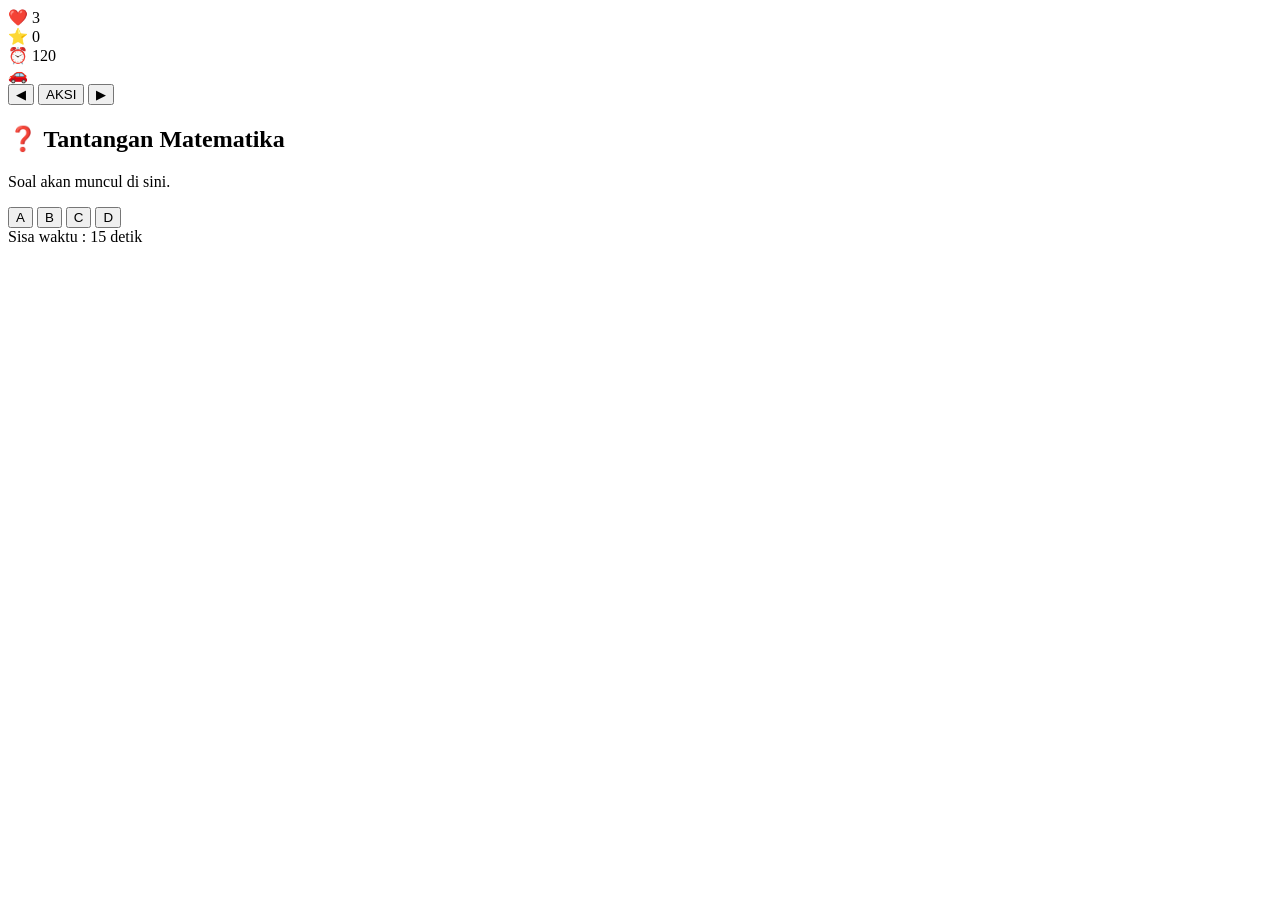
==== game.html @ 36b8c38c "Create game.html" ====
<!DOCTYPE html>
<html lang="id">

<head>

<meta charset="UTF-8">

<meta name="viewport" content="width=device-width, initial-scale=1.0">

<title>Math Racing</title>

<link rel="stylesheet" href="css/game.css">

<link rel="preconnect" href="https://fonts.googleapis.com">

<link rel="preconnect" href="https://fonts.gstatic.com" crossorigin>

<link href="https://fonts.googleapis.com/css2?family=Poppins:wght@400;600;700;800&display=swap" rel="stylesheet">

</head>

<body>

<!-- ===========================
     HUD
=========================== -->

<header class="hud">

    <div class="box">

        ❤️
        <span id="life">3</span>

    </div>

    <div class="box">

        ⭐
        <span id="score">0</span>

    </div>

    <div class="box">

        ⏰
        <span id="timer">120</span>

    </div>

</header>

<!-- ===========================
     GAME AREA
=========================== -->

<main id="gameArea">

    <!-- Jalan -->

    <div id="road">

        <!-- Garis Jalan -->

        <div class="line l1"></div>
        <div class="line l2"></div>
        <div class="line l3"></div>
        <div class="line l4"></div>
        <div class="line l5"></div>

        <!-- Objek akan muncul di sini -->

        <div id="objectContainer"></div>

        <!-- Mobil -->

        <div id="player">

            🚗

        </div>

    </div>

</main>

<!-- ===========================
     KONTROL
=========================== -->

<footer id="controller">

<button id="leftButton">

◀

</button>

<button id="actionButton">

AKSI

</button>

<button id="rightButton">

▶

</button>

</footer>

<!-- ===========================
     POPUP SOAL
=========================== -->

<div id="questionPopup" class="hide">

<div class="questionBox">

<h2>

❓ Tantangan Matematika

</h2>

<p id="questionText">

Soal akan muncul di sini.

</p>

<div id="answers">

<button>A</button>

<button>B</button>

<button>C</button>

<button>D</button>

</div>

<div class="questionTimer">

Sisa waktu :

<span id="questionTime">

15

</span>

detik

</div>

</div>

</div>

<!-- ===========================
     JAVASCRIPT
=========================== -->

<script src="js/game.js"></script>

</body>

</html>
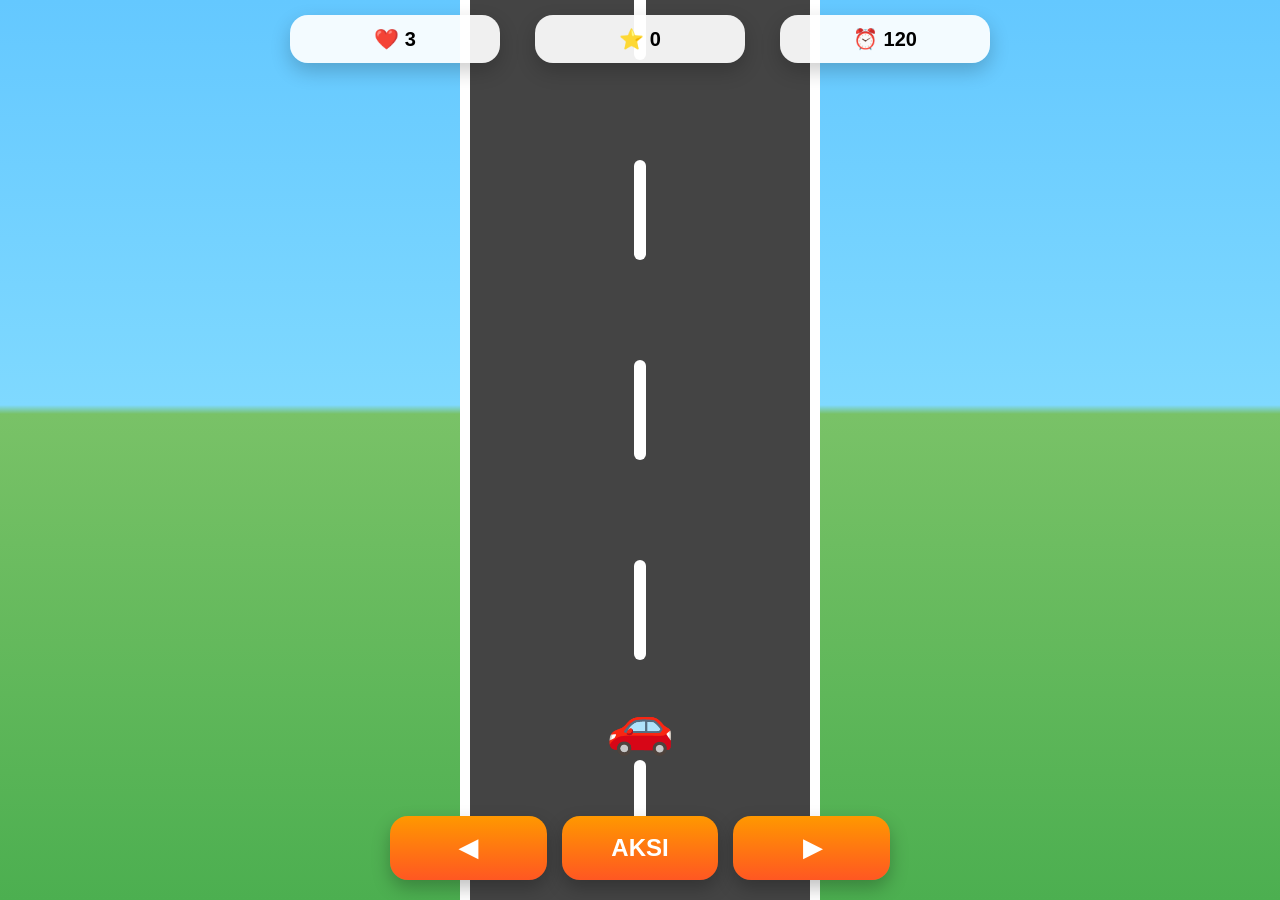
==== commit ea83a1e1: "Update game.html" ====
--- a/game.html
+++ b/game.html
@@ -164,6 +164,11 @@
      JAVASCRIPT
 =========================== -->
 
+<script src="js/engine.js"></script>
+<script src="js/player.js"></script>
+<script src="js/object.js"></script>
+<script src="js/question.js"></script>
+<script src="js/score.js"></script>
 <script src="js/game.js"></script>
 
 </body>
--- a/css/game.css
+++ b/css/game.css
@@ -0,0 +1,945 @@
+/* ==========================================
+   MATH RACING
+   GAME.CSS
+   BAGIAN 1
+========================================== */
+
+/* ==========================
+   RESET
+========================== */
+
+*{
+    margin:0;
+    padding:0;
+    box-sizing:border-box;
+    user-select:none;
+    -webkit-user-select:none;
+}
+
+body{
+
+    font-family:'Poppins',sans-serif;
+
+    width:100%;
+    height:100vh;
+
+    overflow:hidden;
+
+    background:#87CEEB;
+
+}
+
+/* ==========================
+   AREA GAME
+========================== */
+
+#gameArea{
+
+    position:relative;
+
+    width:100%;
+
+    height:100vh;
+
+    overflow:hidden;
+
+    background:
+    linear-gradient(
+    #64c8ff 0%,
+    #7fd9ff 45%,
+    #79c267 46%,
+    #4CAF50 100%);
+
+}
+
+/* ==========================
+   HUD
+========================== */
+
+.hud{
+
+    position:absolute;
+
+    top:15px;
+
+    left:50%;
+
+    transform:translateX(-50%);
+
+    width:95%;
+
+    max-width:700px;
+
+    display:flex;
+
+    justify-content:space-between;
+
+    z-index:1000;
+
+}
+
+.box{
+
+    width:30%;
+
+    background:rgba(255,255,255,.92);
+
+    border-radius:18px;
+
+    padding:12px;
+
+    text-align:center;
+
+    font-size:20px;
+
+    font-weight:700;
+
+    box-shadow:0 8px 20px rgba(0,0,0,.2);
+
+}
+
+/* ==========================
+   JALAN
+========================== */
+
+#road{
+
+    position:absolute;
+
+    left:50%;
+
+    transform:translateX(-50%);
+
+    width:360px;
+
+    max-width:95%;
+
+    height:100%;
+
+    background:#444;
+
+    overflow:hidden;
+
+    border-left:10px solid white;
+
+    border-right:10px solid white;
+
+}
+
+/* ==========================
+   GARIS JALAN
+========================== */
+
+.line{
+
+    position:absolute;
+
+    width:12px;
+
+    height:100px;
+
+    background:white;
+
+    left:50%;
+
+    transform:translateX(-50%);
+
+    border-radius:8px;
+
+}
+
+.l1{top:-40px;}
+.l2{top:160px;}
+.l3{top:360px;}
+.l4{top:560px;}
+.l5{top:760px;}
+
+/* ==========================
+   TEPI RUMPUT
+========================== */
+
+#road::before{
+
+    content:"";
+
+    position:absolute;
+
+    left:-60px;
+
+    top:0;
+
+    width:60px;
+
+    height:100%;
+
+    background:#2e8b57;
+
+}
+
+#road::after{
+
+    content:"";
+
+    position:absolute;
+
+    right:-60px;
+
+    top:0;
+
+    width:60px;
+
+    height:100%;
+
+    background:#2e8b57;
+
+}
+
+/* ==========================
+   POHON DEKORASI
+========================== */
+
+.tree{
+
+    position:absolute;
+
+    width:40px;
+
+    height:40px;
+
+    border-radius:50%;
+
+    background:#1b5e20;
+
+    box-shadow:
+    0 25px 0 -8px #6d4c41;
+
+}
+
+/* ==========================================
+   MATH RACING
+   GAME.CSS
+   BAGIAN 2
+========================================== */
+
+/* ==========================
+   PLAYER
+========================== */
+
+#player{
+
+    position:absolute;
+
+    bottom:120px;
+
+    left:50%;
+
+    transform:translateX(-50%);
+
+    width:70px;
+
+    height:110px;
+
+    display:flex;
+
+    justify-content:center;
+
+    align-items:center;
+
+    font-size:55px;
+
+    z-index:200;
+
+    transition:left .15s linear;
+
+}
+
+/* ==========================
+   OBJECT CONTAINER
+========================== */
+
+#objectContainer{
+
+    position:absolute;
+
+    width:100%;
+
+    height:100%;
+
+    left:0;
+
+    top:0;
+
+    overflow:hidden;
+
+}
+
+/* ==========================
+   OBJECT DASAR
+========================== */
+
+.gameObject{
+
+    position:absolute;
+
+    width:55px;
+
+    height:55px;
+
+    display:flex;
+
+    justify-content:center;
+
+    align-items:center;
+
+    font-size:34px;
+
+    border-radius:50%;
+
+    z-index:150;
+
+}
+
+/* ==========================
+   COIN
+========================== */
+
+.coin{
+
+    background:#FFD54F;
+
+    box-shadow:
+    0 0 15px rgba(255,193,7,.7);
+
+}
+
+/* ==========================
+   QUESTION
+========================== */
+
+.question{
+
+    background:#29B6F6;
+
+    color:white;
+
+    box-shadow:
+    0 0 15px rgba(41,182,246,.8);
+
+}
+
+/* ==========================
+   OBSTACLE
+========================== */
+
+.obstacle{
+
+    background:#F44336;
+
+    color:white;
+
+    box-shadow:
+    0 0 15px rgba(244,67,54,.8);
+
+}
+
+/* ==========================
+   LIFE
+========================== */
+
+.life{
+
+    background:#E91E63;
+
+    color:white;
+
+}
+
+/* ==========================
+   TURBO
+========================== */
+
+.turbo{
+
+    background:#7C4DFF;
+
+    color:white;
+
+}
+
+/* ==========================
+   CONTROLLER
+========================== */
+
+#controller{
+
+    position:absolute;
+
+    bottom:20px;
+
+    left:50%;
+
+    transform:translateX(-50%);
+
+    width:95%;
+
+    max-width:500px;
+
+    display:flex;
+
+    justify-content:space-between;
+
+    gap:15px;
+
+    z-index:500;
+
+}
+
+/* ==========================
+   BUTTON
+========================== */
+
+#controller button{
+
+    flex:1;
+
+    border:none;
+
+    border-radius:18px;
+
+    padding:18px;
+
+    font-size:24px;
+
+    font-weight:700;
+
+    color:white;
+
+    background:linear-gradient(
+        180deg,
+        #ff9800,
+        #ff5722
+    );
+
+    box-shadow:
+    0 8px 18px rgba(0,0,0,.25);
+
+    transition:.15s;
+
+}
+
+#controller button:active{
+
+    transform:scale(.95);
+
+}
+
+/* ==========================
+   POPUP
+========================== */
+
+#questionPopup{
+
+    position:absolute;
+
+    left:0;
+
+    top:0;
+
+    width:100%;
+
+    height:100%;
+
+    background:rgba(0,0,0,.65);
+
+    display:flex;
+
+    justify-content:center;
+
+    align-items:center;
+
+    z-index:9999;
+
+}
+
+/* ==========================
+   HIDE
+========================== */
+
+.hide{
+
+    display:none !important;
+
+}
+
+/* ==========================
+   QUESTION BOX
+========================== */
+
+.questionBox{
+
+    width:90%;
+
+    max-width:430px;
+
+    background:white;
+
+    border-radius:25px;
+
+    padding:25px;
+
+    text-align:center;
+
+    animation:popup .25s;
+
+}
+
+/* ==========================
+   TITLE
+========================== */
+
+.questionBox h2{
+
+    color:#ff5722;
+
+    margin-bottom:20px;
+
+}
+
+/* ==========================
+   QUESTION
+========================== */
+
+#questionText{
+
+    font-size:24px;
+
+    font-weight:700;
+
+    margin-bottom:25px;
+
+}
+
+/* ==========================
+   ANSWER
+========================== */
+
+#answers{
+
+    display:grid;
+
+    grid-template-columns:1fr 1fr;
+
+    gap:15px;
+
+}
+
+#answers button{
+
+    border:none;
+
+    border-radius:15px;
+
+    padding:15px;
+
+    background:#1976D2;
+
+    color:white;
+
+    font-size:18px;
+
+    font-weight:700;
+
+    cursor:pointer;
+
+    transition:.2s;
+
+}
+
+#answers button:hover{
+
+    background:#1565C0;
+
+}
+
+/* ==========================
+   TIMER
+========================== */
+
+.questionTimer{
+
+    margin-top:20px;
+
+    font-size:18px;
+
+    font-weight:700;
+
+}
+
+/* ==========================================
+   MATH RACING
+   GAME.CSS
+   BAGIAN 3
+========================================== */
+
+/* ==========================
+   ANIMASI GARIS JALAN
+========================== */
+
+.line{
+
+    animation:roadMove 1s linear infinite;
+
+}
+
+@keyframes roadMove{
+
+    from{
+
+        transform:
+        translate(-50%,-180px);
+
+    }
+
+    to{
+
+        transform:
+        translate(-50%,180px);
+
+    }
+
+}
+
+/* ==========================
+   ANIMASI OBJECT
+========================== */
+
+.gameObject{
+
+    animation:objectMove linear;
+
+    animation-duration:3s;
+
+}
+
+@keyframes objectMove{
+
+    from{
+
+        top:-80px;
+
+    }
+
+    to{
+
+        top:110%;
+
+    }
+
+}
+
+/* ==========================
+   PLAYER EFFECT
+========================== */
+
+#player.hit{
+
+    animation:hit .35s;
+
+}
+
+@keyframes hit{
+
+    0%{
+
+        transform:
+        translateX(-50%) rotate(0deg);
+
+    }
+
+    25%{
+
+        transform:
+        translateX(-50%) rotate(-12deg);
+
+    }
+
+    50%{
+
+        transform:
+        translateX(-50%) rotate(12deg);
+
+    }
+
+    75%{
+
+        transform:
+        translateX(-50%) rotate(-8deg);
+
+    }
+
+    100%{
+
+        transform:
+        translateX(-50%) rotate(0deg);
+
+    }
+
+}
+
+/* ==========================
+   COIN EFFECT
+========================== */
+
+.coin{
+
+    animation:
+    objectMove 3s linear,
+    coinSpin .8s linear infinite;
+
+}
+
+@keyframes coinSpin{
+
+    from{
+
+        transform:rotate(0deg);
+
+    }
+
+    to{
+
+        transform:rotate(360deg);
+
+    }
+
+}
+
+/* ==========================
+   TURBO EFFECT
+========================== */
+
+.turbo{
+
+    animation:
+    objectMove 3s linear,
+    glow .7s infinite alternate;
+
+}
+
+@keyframes glow{
+
+    from{
+
+        box-shadow:0 0 10px #7C4DFF;
+
+    }
+
+    to{
+
+        box-shadow:0 0 30px #7C4DFF;
+
+    }
+
+}
+
+/* ==========================
+   POPUP
+========================== */
+
+@keyframes popup{
+
+    from{
+
+        transform:scale(.7);
+
+        opacity:0;
+
+    }
+
+    to{
+
+        transform:scale(1);
+
+        opacity:1;
+
+    }
+
+}
+
+/* ==========================
+   HUD EFFECT
+========================== */
+
+.box{
+
+    transition:.2s;
+
+}
+
+.box:hover{
+
+    transform:translateY(-2px);
+
+}
+
+/* ==========================
+   BUTTON EFFECT
+========================== */
+
+#controller button:hover{
+
+    transform:translateY(-3px);
+
+}
+
+#controller button:active{
+
+    transform:scale(.93);
+
+}
+
+/* ==========================
+   RESPONSIVE TABLET
+========================== */
+
+@media(max-width:768px){
+
+#road{
+
+    width:300px;
+
+}
+
+#player{
+
+    width:60px;
+
+    height:95px;
+
+    font-size:48px;
+
+}
+
+.box{
+
+    font-size:18px;
+
+}
+
+#controller button{
+
+    font-size:22px;
+
+}
+
+}
+
+/* ==========================
+   RESPONSIVE HP
+========================== */
+
+@media(max-width:480px){
+
+#road{
+
+    width:250px;
+
+}
+
+#player{
+
+    width:55px;
+
+    height:90px;
+
+    font-size:42px;
+
+}
+
+.gameObject{
+
+    width:45px;
+
+    height:45px;
+
+    font-size:28px;
+
+}
+
+.box{
+
+    padding:10px;
+
+    font-size:16px;
+
+}
+
+.questionBox{
+
+    width:94%;
+
+    padding:20px;
+
+}
+
+#questionText{
+
+    font-size:20px;
+
+}
+
+#answers button{
+
+    font-size:16px;
+
+    padding:12px;
+
+}
+
+#controller{
+
+    gap:10px;
+
+}
+
+#controller button{
+
+    padding:15px;
+
+    font-size:20px;
+
+}
+
+}
+
+/* ==========================
+   FINISH EFFECT
+========================== */
+
+.finishFlash{
+
+    animation:finishFlash 1s infinite;
+
+}
+
+@keyframes finishFlash{
+
+    0%{
+
+        opacity:1;
+
+    }
+
+    50%{
+
+        opacity:.3;
+
+    }
+
+    100%{
+
+        opacity:1;
+
+    }
+
+}
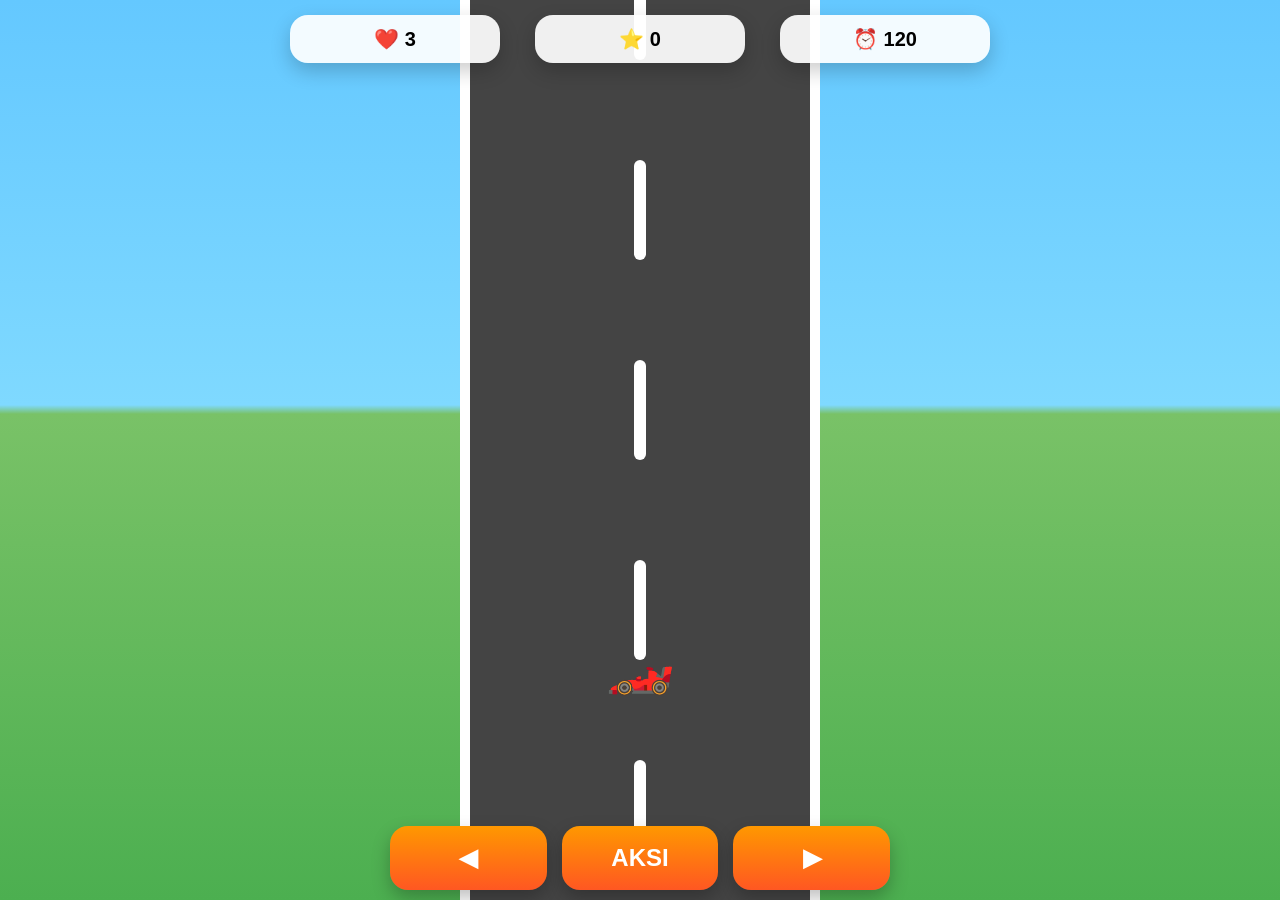
==== commit 3e7696de: "Update game.html" ====
--- a/game.html
+++ b/game.html
@@ -76,7 +76,7 @@
 
         <div id="player">
 
-            🚗
+            🏎️
 
         </div>
 
--- a/css/game.css
+++ b/css/game.css
@@ -229,7 +229,7 @@
 
     position:absolute;
 
-    bottom:120px;
+    bottom:180px;
 
     left:50%;
 
@@ -374,7 +374,7 @@
 
     position:absolute;
 
-    bottom:20px;
+    bottom:10px;
 
     left:50%;
 
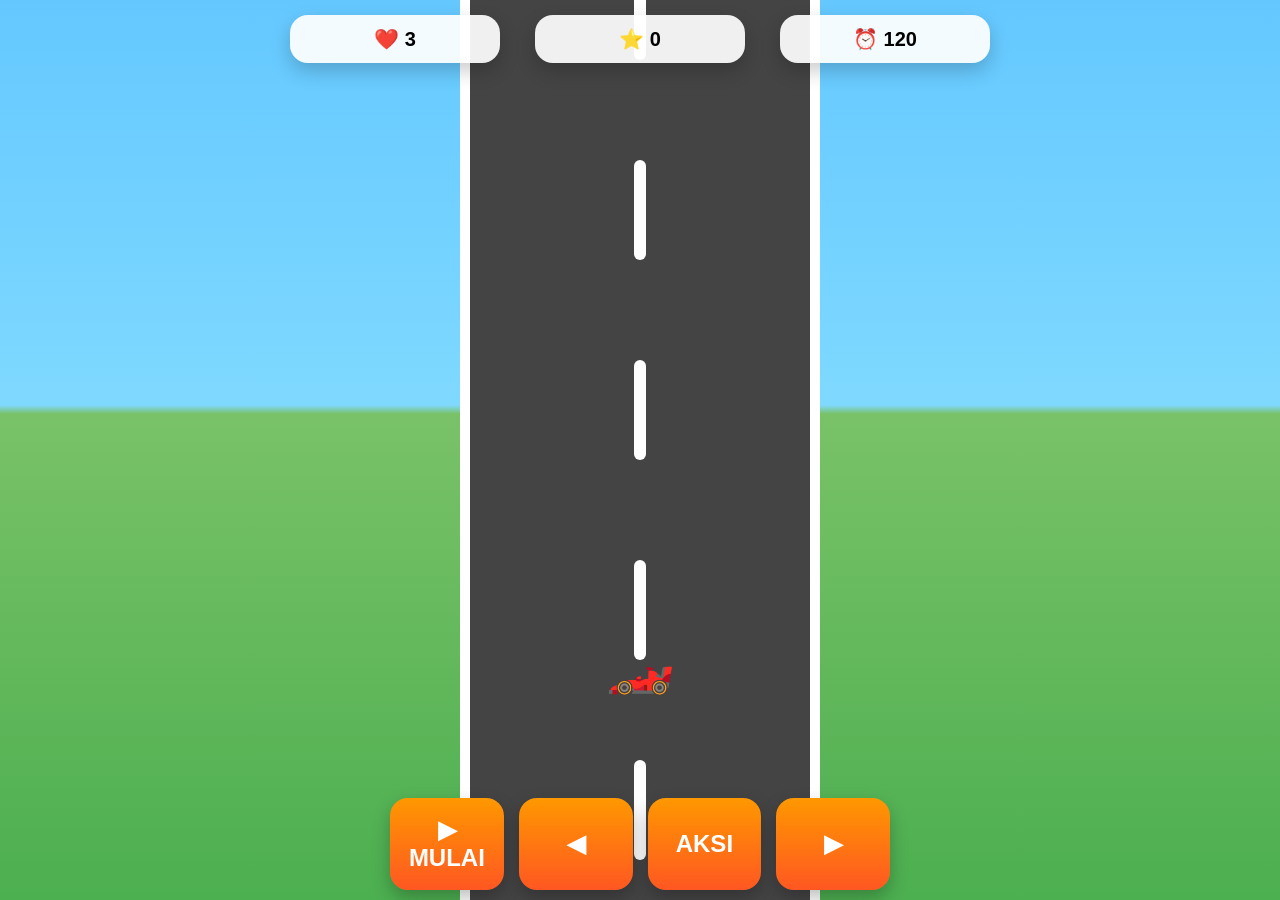
==== commit 56b1d22c: "Update game.html" ====
--- a/game.html
+++ b/game.html
@@ -89,6 +89,9 @@
 =========================== -->
 
 <footer id="controller">
+ <button id="startButton">
+▶ MULAI
+     </button>
 
 <button id="leftButton">
 
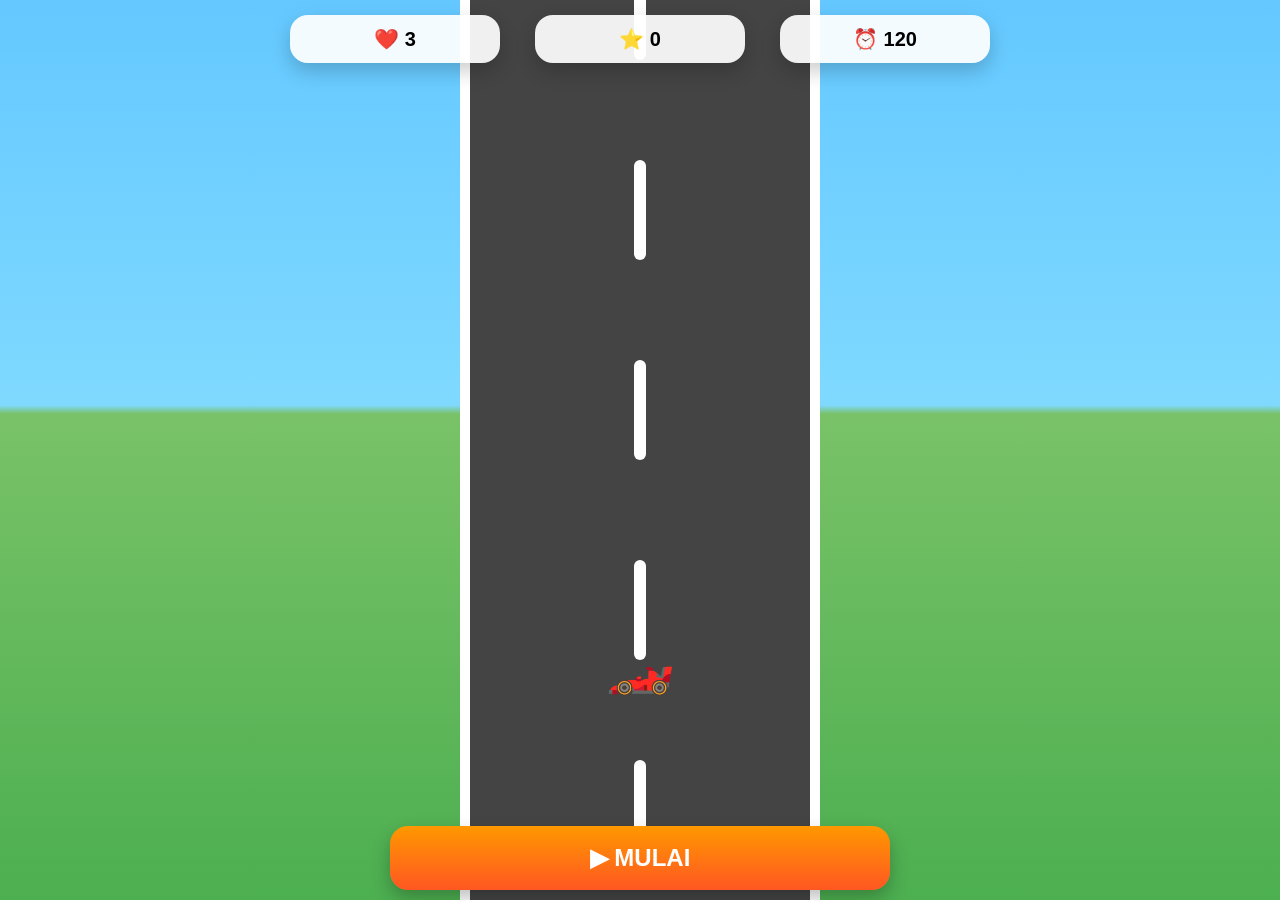
==== commit 8db73194: "Update game.html" ====
--- a/game.html
+++ b/game.html
@@ -89,27 +89,24 @@
 =========================== -->
 
 <footer id="controller">
- <button id="startButton">
+
+<button id="startButton">
 ▶ MULAI
-     </button>
+</button>
+
+
+<div id="directionControl" class="hide">
 
 <button id="leftButton">
-
 ◀
-
 </button>
 
-<button id="actionButton">
 
-AKSI
-
+<button id="rightButton">
+▶
 </button>
 
-<button id="rightButton">
-
-▶
-
-</button>
+</div>
 
 </footer>
 
